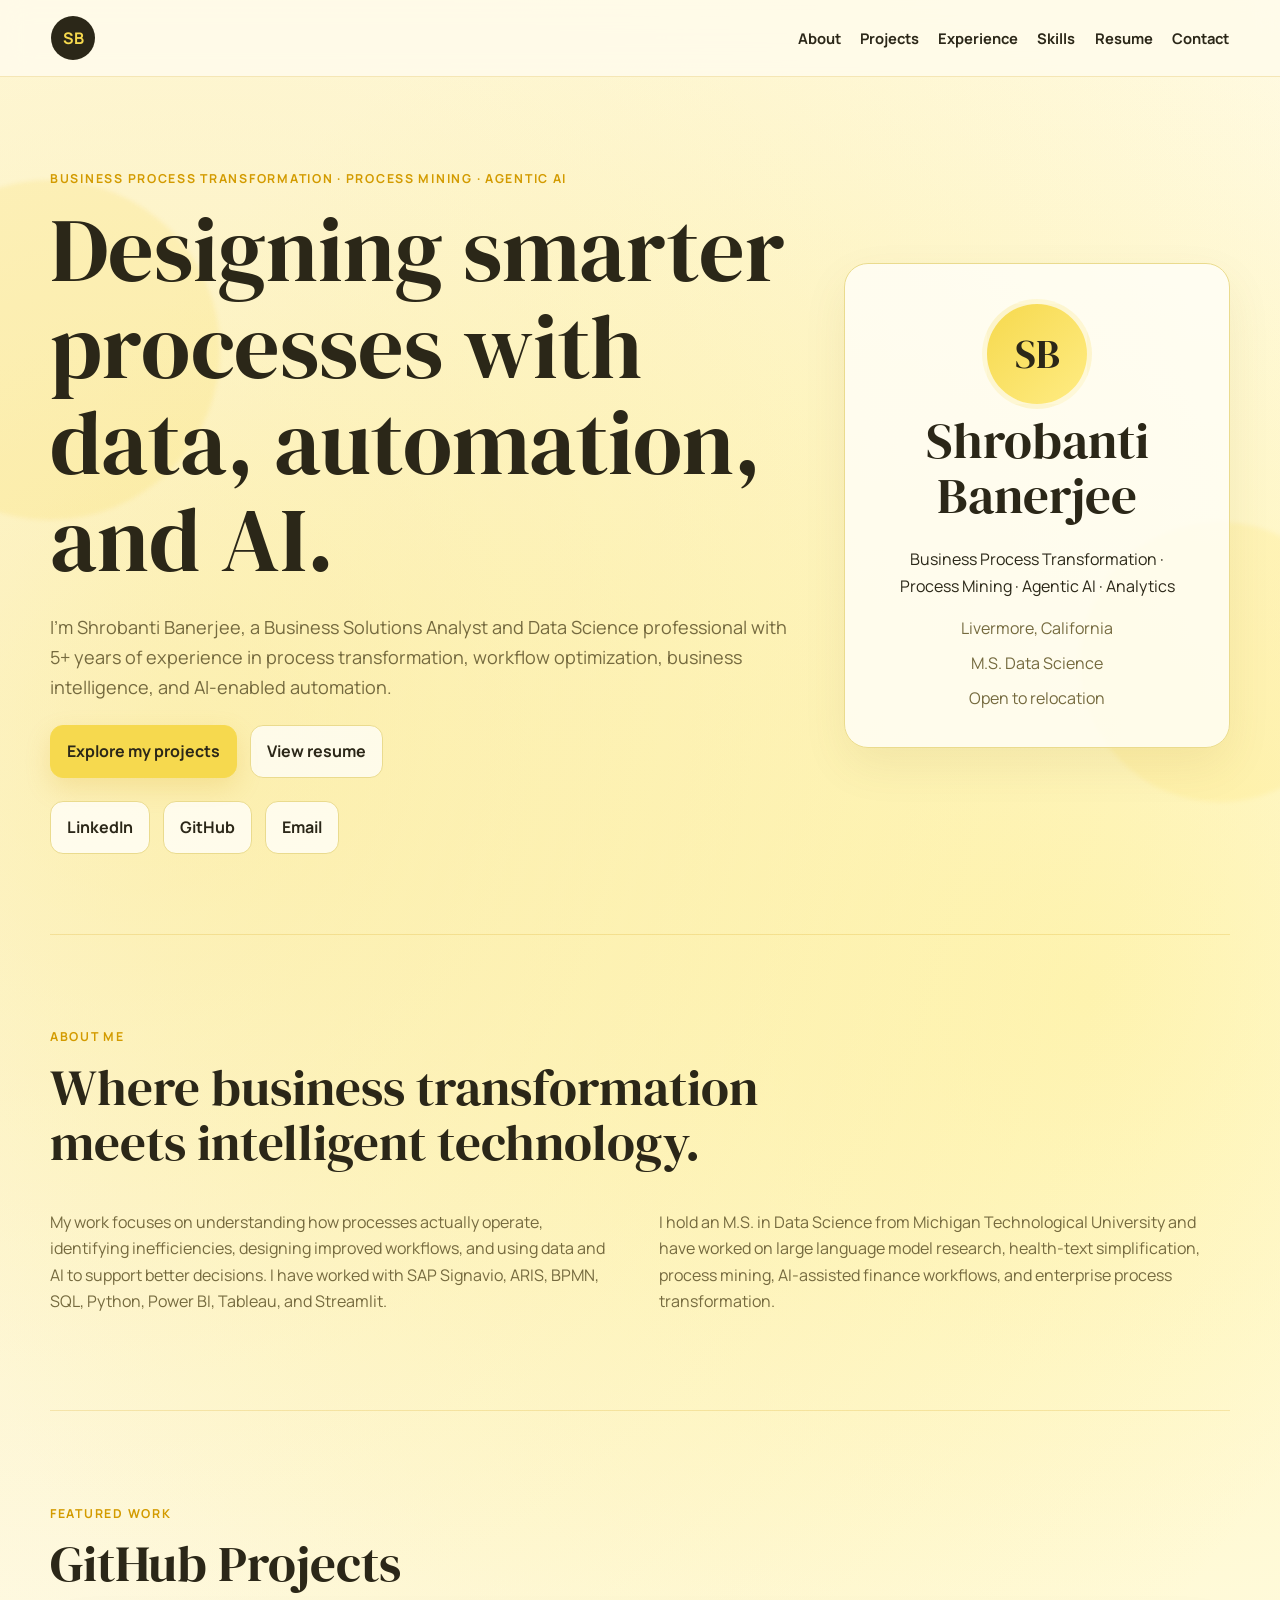
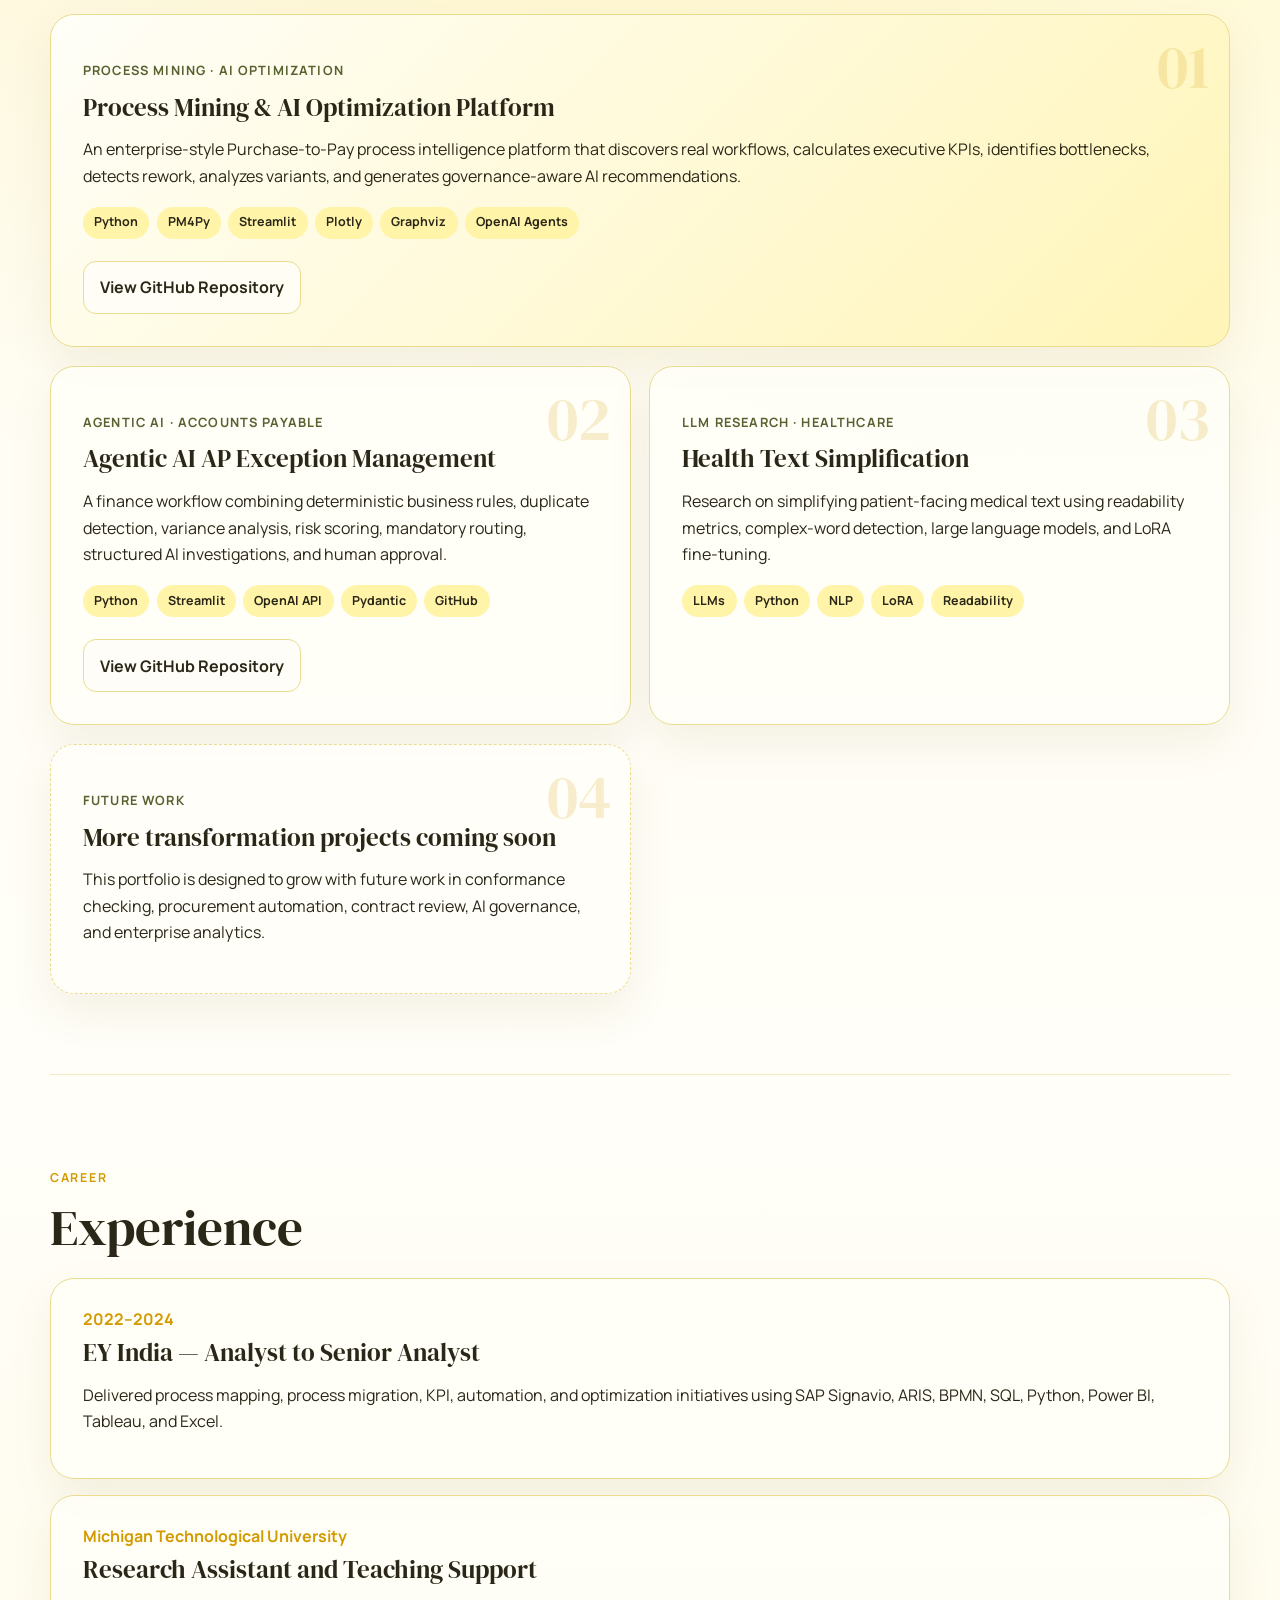
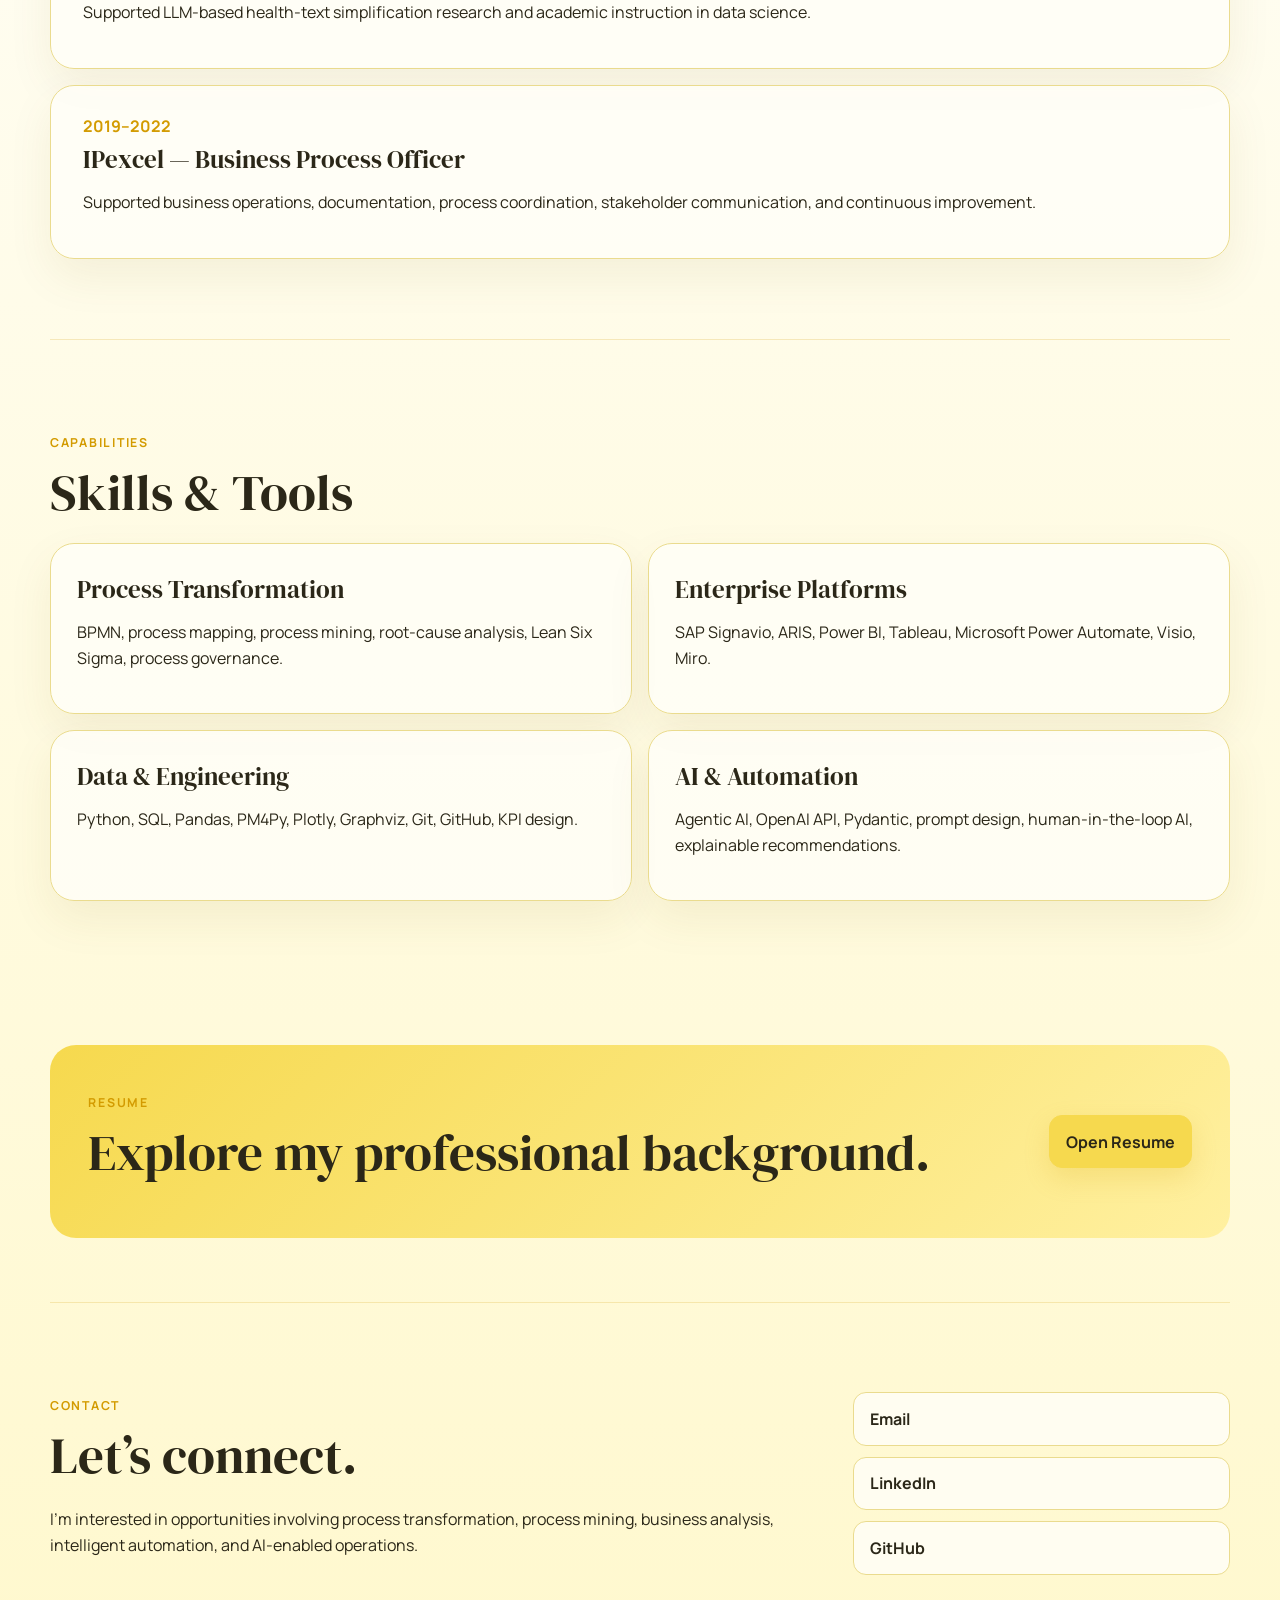
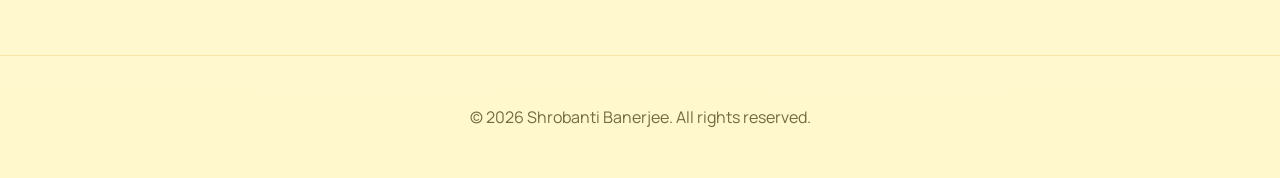
==== index.html @ f3263559 "Add files via upload" ====
<!DOCTYPE html>
<html lang="en">
<head>
  <meta charset="UTF-8">
  <meta name="viewport" content="width=device-width, initial-scale=1.0">
  <meta name="description" content="Shrobanti Banerjee — Business Process Transformation, Process Mining, Agentic AI, and Data Science Portfolio">
  <title>Shrobanti Banerjee | Portfolio</title>
  <link rel="preconnect" href="https://fonts.googleapis.com">
  <link rel="preconnect" href="https://fonts.gstatic.com" crossorigin>
  <link href="https://fonts.googleapis.com/css2?family=DM+Serif+Display&family=Manrope:wght@400;500;600;700&display=swap" rel="stylesheet">
  <link rel="stylesheet" href="styles.css">
</head>
<body>
  <div class="sun sun-one"></div>
  <div class="sun sun-two"></div>

  <header class="topbar">
    <a class="brand" href="#home">SB</a>
    <nav>
      <a href="#about">About</a>
      <a href="#projects">Projects</a>
      <a href="#experience">Experience</a>
      <a href="#skills">Skills</a>
      <a href="resume.html">Resume</a>
      <a href="#contact">Contact</a>
    </nav>
  </header>

  <main>
    <section id="home" class="hero">
      <div class="hero-copy">
        <p class="eyebrow">Business Process Transformation · Process Mining · Agentic AI</p>
        <h1>Designing smarter processes with data, automation, and AI.</h1>
        <p class="lead">
          I’m Shrobanti Banerjee, a Business Solutions Analyst and Data Science professional
          with 5+ years of experience in process transformation, workflow optimization,
          business intelligence, and AI-enabled automation.
        </p>

        <div class="hero-actions">
          <a class="button primary" href="#projects">Explore my projects</a>
          <a class="button secondary" href="resume.html">View resume</a>
        </div>

        <div class="social-row">
          <a href="https://www.linkedin.com/in/shrobanti-banerjee-84477b145/" target="_blank" rel="noreferrer">LinkedIn</a>
          <a href="https://github.com/shroB97" target="_blank" rel="noreferrer">GitHub</a>
          <a href="mailto:your-email@example.com">Email</a>
        </div>
      </div>

      <aside class="profile-card">
        <div class="avatar">SB</div>
        <h2>Shrobanti Banerjee</h2>
        <p>Business Process Transformation · Process Mining · Agentic AI · Analytics</p>
        <div class="profile-list">
          <span>Livermore, California</span>
          <span>M.S. Data Science</span>
          <span>Open to relocation</span>
        </div>
      </aside>
    </section>

    <section id="about" class="section">
      <div class="section-title">
        <p class="eyebrow">About Me</p>
        <h2>Where business transformation meets intelligent technology.</h2>
      </div>
      <div class="about-grid">
        <p>
          My work focuses on understanding how processes actually operate, identifying
          inefficiencies, designing improved workflows, and using data and AI to support
          better decisions. I have worked with SAP Signavio, ARIS, BPMN, SQL, Python,
          Power BI, Tableau, and Streamlit.
        </p>
        <p>
          I hold an M.S. in Data Science from Michigan Technological University and have
          worked on large language model research, health-text simplification, process mining,
          AI-assisted finance workflows, and enterprise process transformation.
        </p>
      </div>
    </section>

    <section id="projects" class="section">
      <div class="section-title">
        <p class="eyebrow">Featured Work</p>
        <h2>GitHub Projects</h2>
      </div>

      <div class="project-grid">
        <article class="project-card featured">
          <div class="project-index">01</div>
          <p class="project-label">Process Mining · AI Optimization</p>
          <h3>Process Mining & AI Optimization Platform</h3>
          <p>
            An enterprise-style Purchase-to-Pay process intelligence platform that discovers
            real workflows, calculates executive KPIs, identifies bottlenecks, detects rework,
            analyzes variants, and generates governance-aware AI recommendations.
          </p>
          <div class="tags">
            <span>Python</span><span>PM4Py</span><span>Streamlit</span>
            <span>Plotly</span><span>Graphviz</span><span>OpenAI Agents</span>
          </div>
          <div class="card-links">
            <a href="https://github.com/shroB97/Process-Mining-AI" target="_blank" rel="noreferrer">View GitHub Repository</a>
          </div>
        </article>

        <article class="project-card">
          <div class="project-index">02</div>
          <p class="project-label">Agentic AI · Accounts Payable</p>
          <h3>Agentic AI AP Exception Management</h3>
          <p>
            A finance workflow combining deterministic business rules, duplicate detection,
            variance analysis, risk scoring, mandatory routing, structured AI investigations,
            and human approval.
          </p>
          <div class="tags">
            <span>Python</span><span>Streamlit</span><span>OpenAI API</span>
            <span>Pydantic</span><span>GitHub</span>
          </div>
          <div class="card-links">
            <a href="https://github.com/shroB97/Agentic-AI" target="_blank" rel="noreferrer">View GitHub Repository</a>
          </div>
        </article>

        <article class="project-card">
          <div class="project-index">03</div>
          <p class="project-label">LLM Research · Healthcare</p>
          <h3>Health Text Simplification</h3>
          <p>
            Research on simplifying patient-facing medical text using readability metrics,
            complex-word detection, large language models, and LoRA fine-tuning.
          </p>
          <div class="tags">
            <span>LLMs</span><span>Python</span><span>NLP</span>
            <span>LoRA</span><span>Readability</span>
          </div>
        </article>

        <article class="project-card coming-soon">
          <div class="project-index">04</div>
          <p class="project-label">Future Work</p>
          <h3>More transformation projects coming soon</h3>
          <p>
            This portfolio is designed to grow with future work in conformance checking,
            procurement automation, contract review, AI governance, and enterprise analytics.
          </p>
        </article>
      </div>
    </section>

    <section id="experience" class="section">
      <div class="section-title">
        <p class="eyebrow">Career</p>
        <h2>Experience</h2>
      </div>

      <div class="timeline">
        <article>
          <span>2022–2024</span>
          <h3>EY India — Analyst to Senior Analyst</h3>
          <p>
            Delivered process mapping, process migration, KPI, automation, and optimization
            initiatives using SAP Signavio, ARIS, BPMN, SQL, Python, Power BI, Tableau, and Excel.
          </p>
        </article>

        <article>
          <span>Michigan Technological University</span>
          <h3>Research Assistant and Teaching Support</h3>
          <p>
            Supported LLM-based health-text simplification research and academic instruction
            in data science.
          </p>
        </article>

        <article>
          <span>2019–2022</span>
          <h3>IPexcel — Business Process Officer</h3>
          <p>
            Supported business operations, documentation, process coordination, stakeholder
            communication, and continuous improvement.
          </p>
        </article>
      </div>
    </section>

    <section id="skills" class="section">
      <div class="section-title">
        <p class="eyebrow">Capabilities</p>
        <h2>Skills & Tools</h2>
      </div>

      <div class="skills-grid">
        <div class="skill-card">
          <h3>Process Transformation</h3>
          <p>BPMN, process mapping, process mining, root-cause analysis, Lean Six Sigma, process governance.</p>
        </div>
        <div class="skill-card">
          <h3>Enterprise Platforms</h3>
          <p>SAP Signavio, ARIS, Power BI, Tableau, Microsoft Power Automate, Visio, Miro.</p>
        </div>
        <div class="skill-card">
          <h3>Data & Engineering</h3>
          <p>Python, SQL, Pandas, PM4Py, Plotly, Graphviz, Git, GitHub, KPI design.</p>
        </div>
        <div class="skill-card">
          <h3>AI & Automation</h3>
          <p>Agentic AI, OpenAI API, Pydantic, prompt design, human-in-the-loop AI, explainable recommendations.</p>
        </div>
      </div>
    </section>

    <section class="resume-banner">
      <div>
        <p class="eyebrow">Resume</p>
        <h2>Explore my professional background.</h2>
      </div>
      <a class="button primary" href="resume.html">Open Resume</a>
    </section>

    <section id="contact" class="section contact">
      <div>
        <p class="eyebrow">Contact</p>
        <h2>Let’s connect.</h2>
        <p>
          I’m interested in opportunities involving process transformation,
          process mining, business analysis, intelligent automation, and AI-enabled operations.
        </p>
      </div>
      <div class="contact-links">
        <a href="mailto:your-email@example.com">Email</a>
        <a href="https://www.linkedin.com/in/shrobanti-banerjee-84477b145/" target="_blank" rel="noreferrer">LinkedIn</a>
        <a href="https://github.com/shroB97" target="_blank" rel="noreferrer">GitHub</a>
      </div>
    </section>
  </main>

  <footer>
    <p>© <span id="year"></span> Shrobanti Banerjee. All rights reserved.</p>
  </footer>

  <script src="script.js"></script>
</body>
</html>
---- styles.css ----
:root{
  --ink:#2b2718;
  --muted:#756a3f;
  --yellow:#f6d94e;
  --yellow-soft:#fff4a8;
  --yellow-pale:#fffbea;
  --amber:#d39b00;
  --olive:#58612f;
  --white:#fffef8;
  --line:#eadb8e;
}
*{box-sizing:border-box}
html{scroll-behavior:smooth}
body{
  margin:0;
  font-family:"Manrope",sans-serif;
  color:var(--ink);
  background:
    radial-gradient(circle at 15% 15%, rgba(246,217,78,.35), transparent 30%),
    radial-gradient(circle at 85% 20%, rgba(255,244,168,.75), transparent 28%),
    linear-gradient(180deg,#fffbea 0%,#fffef8 55%,#fff8cc 100%);
  line-height:1.65;
  overflow-x:hidden;
}
.sun{position:fixed;border-radius:50%;filter:blur(2px);z-index:-1}
.sun-one{width:340px;height:340px;background:rgba(246,217,78,.18);top:20%;left:-120px}
.sun-two{width:280px;height:280px;background:rgba(255,223,91,.16);right:-80px;top:58%}
.topbar{
  position:sticky;top:0;z-index:20;
  display:flex;justify-content:space-between;align-items:center;
  padding:1rem clamp(1.2rem,4vw,4rem);
  background:rgba(255,251,234,.9);
  backdrop-filter:blur(14px);
  border-bottom:1px solid rgba(211,155,0,.22);
}
.brand{
  display:grid;place-items:center;width:44px;height:44px;border-radius:50%;
  background:var(--ink);color:var(--yellow);text-decoration:none;font-weight:700
}
nav{display:flex;gap:1.2rem;flex-wrap:wrap}
nav a{text-decoration:none;color:var(--ink);font-weight:700;font-size:.92rem}
main{width:min(1180px,calc(100% - 2rem));margin:auto}
.hero{
  min-height:84vh;display:grid;grid-template-columns:1.45fr .75fr;
  gap:3rem;align-items:center;padding:5rem 0
}
.eyebrow{
  color:var(--amber);text-transform:uppercase;letter-spacing:.14em;
  font-size:.77rem;font-weight:700
}
h1,h2,h3{font-family:"DM Serif Display",Georgia,serif;font-weight:400;line-height:1.08}
h1{font-size:clamp(3.2rem,7vw,6.6rem);margin:.3rem 0 1.5rem}
h2{font-size:clamp(2.2rem,4vw,4.1rem);margin:.25rem 0 1.4rem}
h3{font-size:1.55rem;margin:.4rem 0 .8rem}
.lead{font-size:1.13rem;max-width:760px;color:var(--muted)}
.hero-actions,.social-row,.card-links{display:flex;gap:.8rem;flex-wrap:wrap;margin-top:1.4rem}
.button,.contact-links a,.social-row a,.card-links a{
  padding:.78rem 1rem;border-radius:13px;border:1px solid var(--line);
  background:rgba(255,254,248,.82);text-decoration:none;font-weight:700;color:var(--ink)
}
.button.primary{background:var(--yellow);border-color:var(--yellow);box-shadow:0 10px 26px rgba(211,155,0,.18)}
.button.secondary{background:rgba(255,255,255,.72)}
.profile-card,.project-card,.skill-card,.timeline article,.resume-shell,.resume-section{
  background:rgba(255,254,248,.82);
  border:1px solid var(--line);
  border-radius:24px;
  box-shadow:0 18px 45px rgba(109,90,0,.08)
}
.profile-card{padding:2.2rem;text-align:center}
.avatar{
  width:110px;height:110px;border-radius:50%;display:grid;place-items:center;
  margin:auto;background:linear-gradient(135deg,var(--yellow),#ffec83);
  font:2.5rem "DM Serif Display";border:5px solid rgba(255,255,255,.7)
}
.profile-list{display:grid;gap:.55rem;margin-top:1rem;color:var(--muted)}
.section{padding:5rem 0;border-top:1px solid rgba(211,155,0,.2)}
.section-title{max-width:800px}
.about-grid{display:grid;grid-template-columns:1fr 1fr;gap:2.4rem;color:var(--muted)}
.project-grid{display:grid;grid-template-columns:repeat(2,1fr);gap:1.15rem}
.project-card{padding:2rem;position:relative;overflow:hidden}
.project-card.featured{grid-column:span 2;background:linear-gradient(135deg,#fffef8,#fff5b8)}
.project-card.coming-soon{border-style:dashed}
.project-index{
  position:absolute;right:1.2rem;top:.5rem;
  font:3.9rem "DM Serif Display";color:rgba(211,155,0,.18)
}
.project-label{color:var(--olive);font-weight:700;font-size:.8rem;text-transform:uppercase;letter-spacing:.09em}
.tags{display:flex;gap:.45rem;flex-wrap:wrap;margin:1.1rem 0}
.tags span{background:var(--yellow-soft);border-radius:999px;padding:.35rem .7rem;font-size:.78rem;font-weight:700}
.timeline{display:grid;gap:1rem}
.timeline article{padding:1.7rem 2rem}
.timeline article>span{color:var(--amber);font-weight:700}
.skills-grid{display:grid;grid-template-columns:repeat(2,1fr);gap:1rem}
.skill-card{padding:1.6rem}
.resume-banner{
  margin:4rem 0;padding:2.2rem 2.4rem;border-radius:26px;
  background:linear-gradient(135deg,var(--yellow),#fff0a0);
  display:flex;justify-content:space-between;align-items:center;gap:2rem
}
.contact{display:grid;grid-template-columns:1.4fr .7fr;gap:3rem;align-items:end}
.contact-links{display:grid;gap:.7rem}
footer{text-align:center;padding:2rem;border-top:1px solid rgba(211,155,0,.2);color:var(--muted)}

.resume-page{background:linear-gradient(180deg,#fffbea,#fffef8)}
.resume-shell{width:min(980px,calc(100% - 2rem));margin:3rem auto;padding:2.5rem}
.resume-header{padding-bottom:1.5rem;border-bottom:2px solid var(--yellow)}
.resume-header h1{font-size:clamp(3rem,6vw,5rem)}
.resume-section{margin-top:1.2rem;padding:1.5rem 1.7rem}
.resume-section h2{font-size:2rem}
.resume-columns{display:grid;grid-template-columns:1fr 1fr;gap:1rem}
.resume-item{display:grid;grid-template-columns:.8fr 1.6fr;gap:1.5rem;padding:1rem 0;border-top:1px solid var(--line)}
.resume-item:first-of-type{border-top:0}
.print-row{display:flex;gap:1rem;justify-content:flex-end;margin-top:1.5rem}
.print-row button,.print-row a{
  padding:.75rem 1rem;border-radius:12px;border:0;background:var(--yellow);
  color:var(--ink);font-weight:700;text-decoration:none;cursor:pointer
}
@media(max-width:840px){
  nav{display:none}
  .hero,.about-grid,.contact,.resume-item{grid-template-columns:1fr}
  .project-grid,.skills-grid,.resume-columns{grid-template-columns:1fr}
  .project-card.featured{grid-column:span 1}
  .resume-banner{align-items:flex-start;flex-direction:column}
}
@media print{
  .topbar,.print-row{display:none}
  body{background:#fff}
  .resume-shell,.resume-section{box-shadow:none;border:0}
  .resume-shell{margin:0;width:100%;padding:0}
}
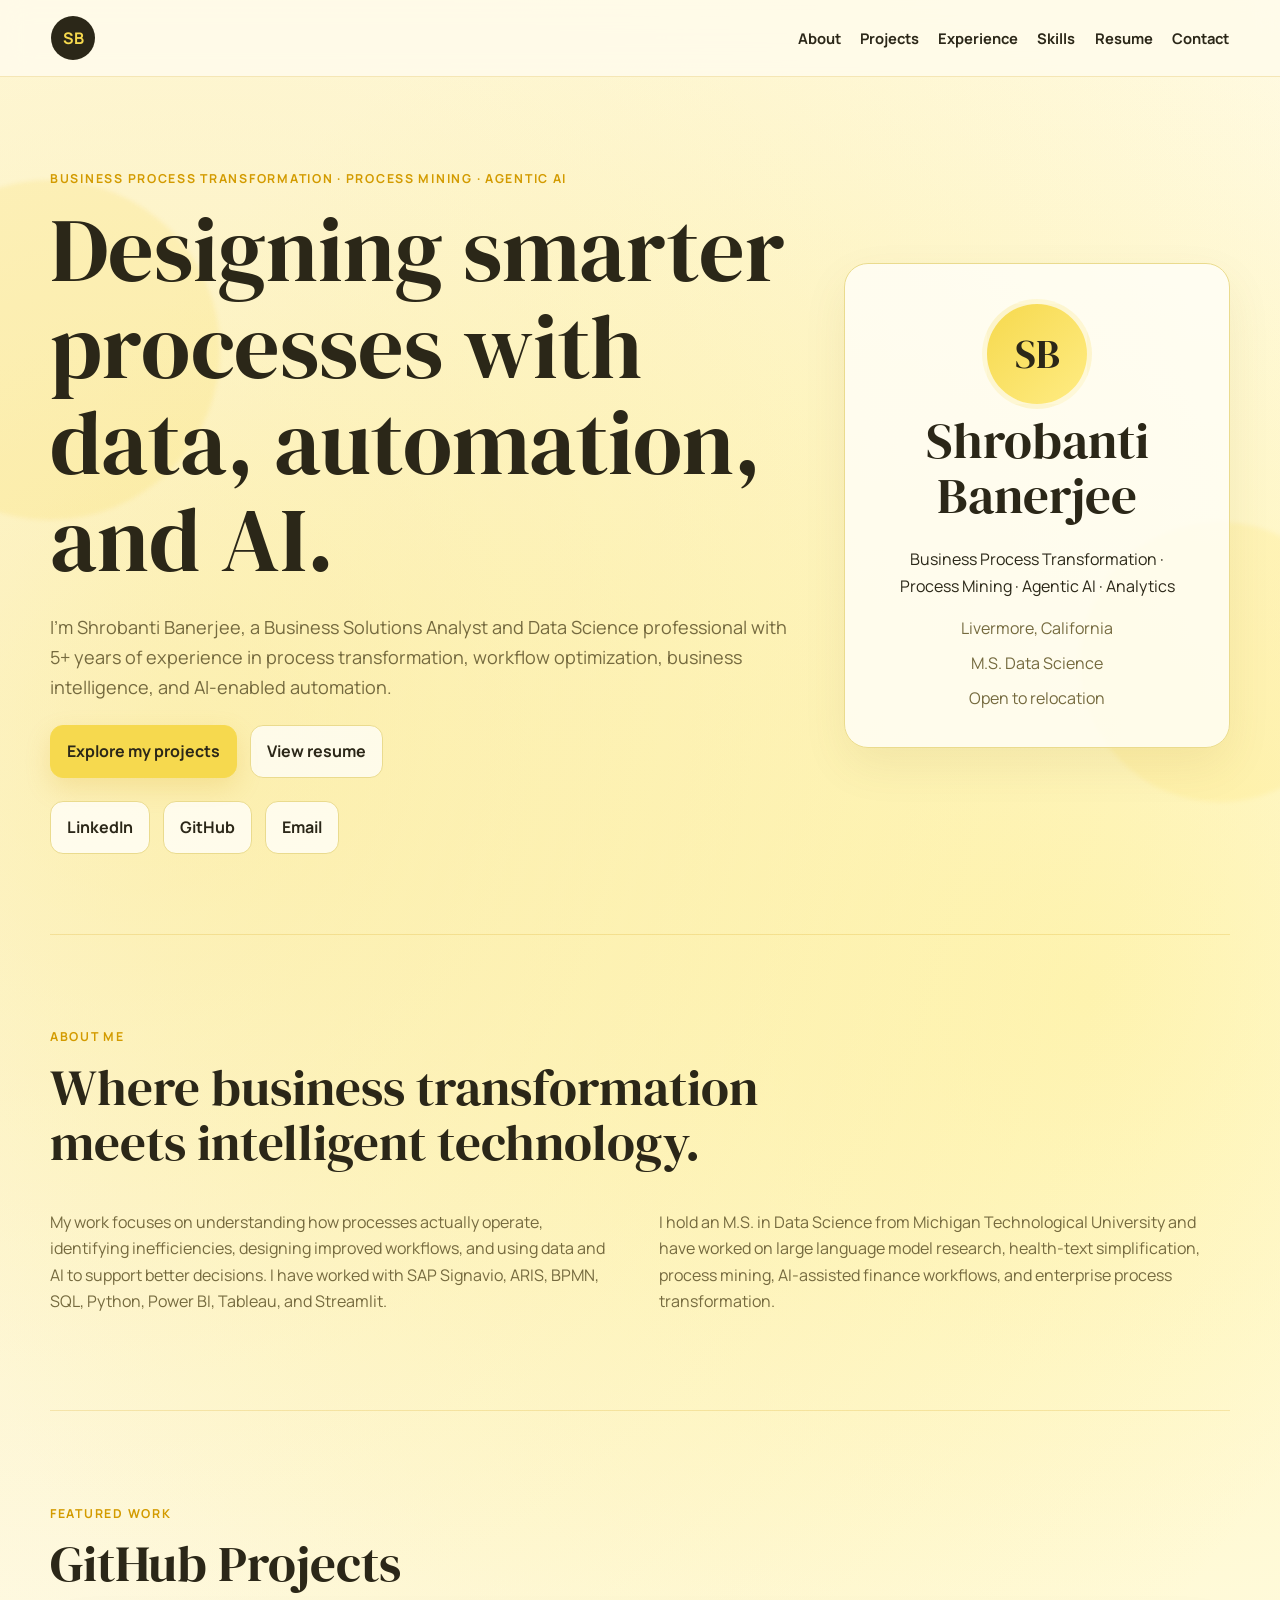
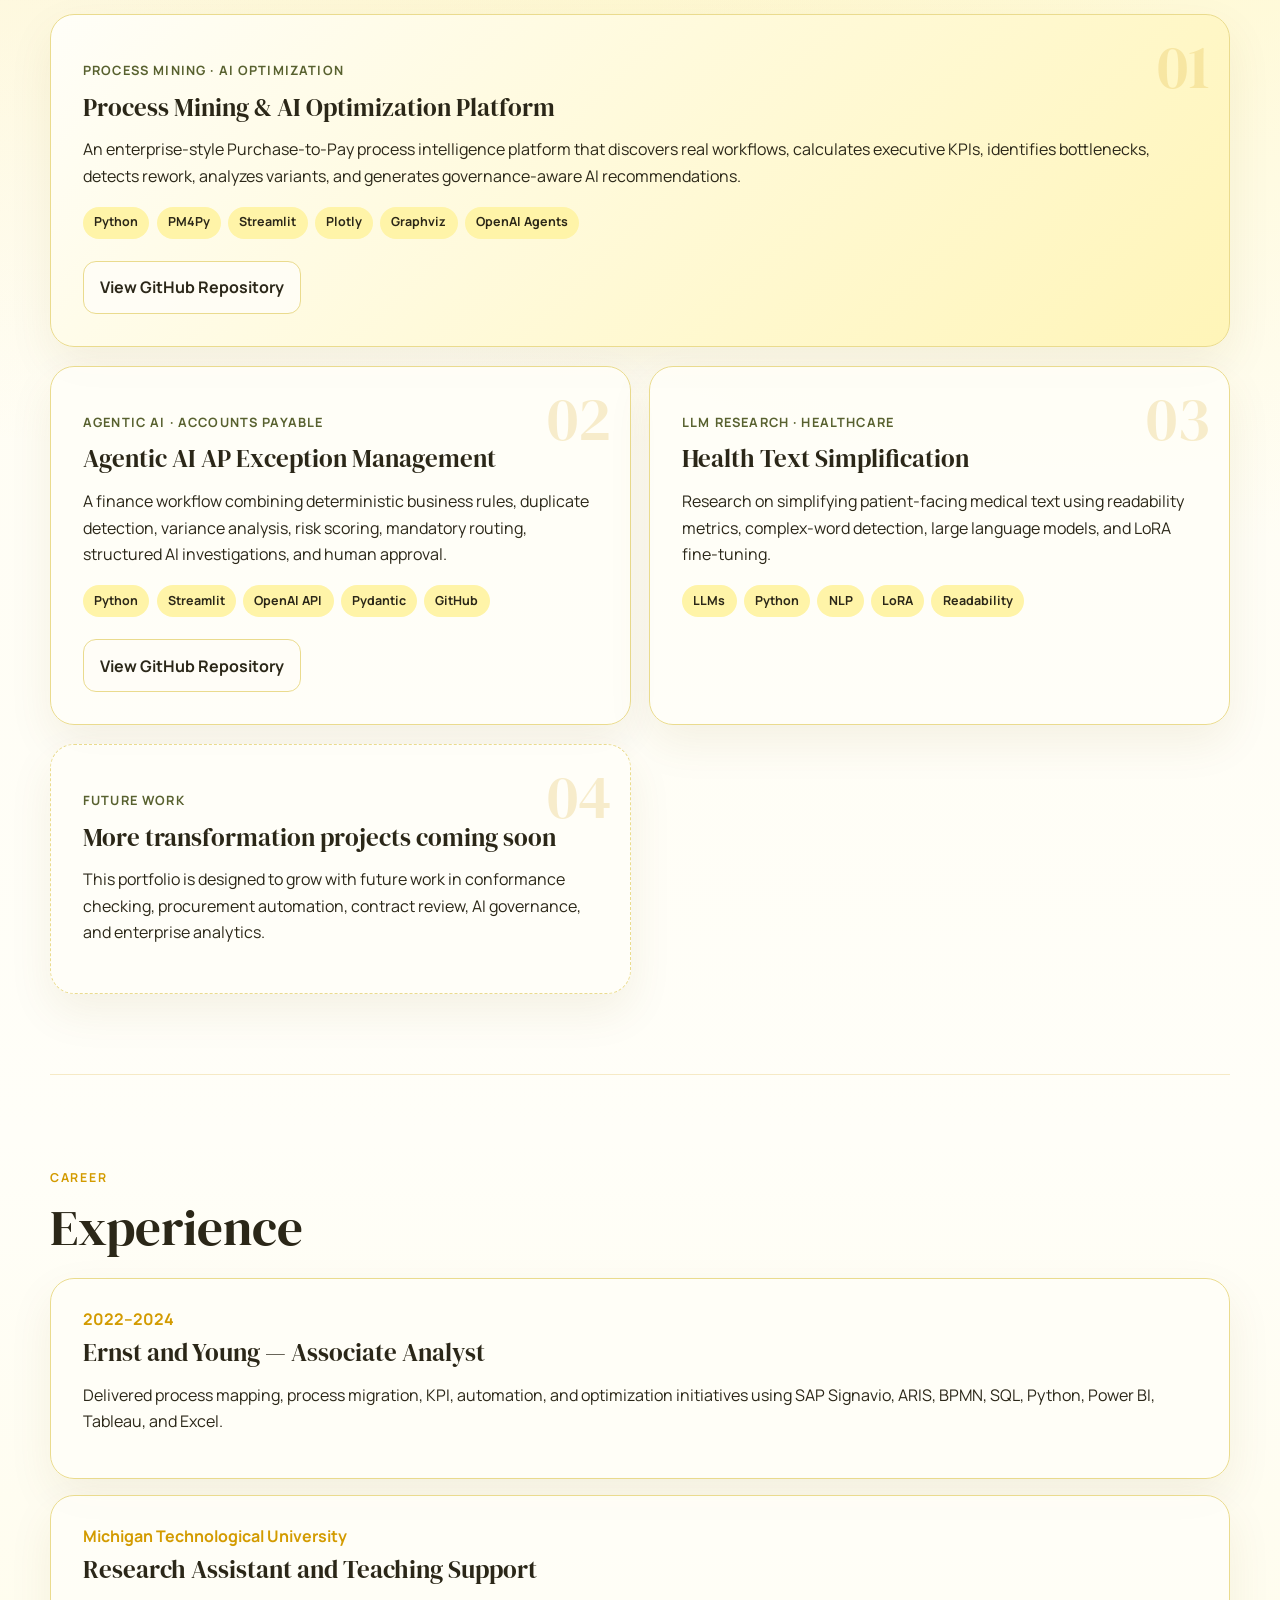
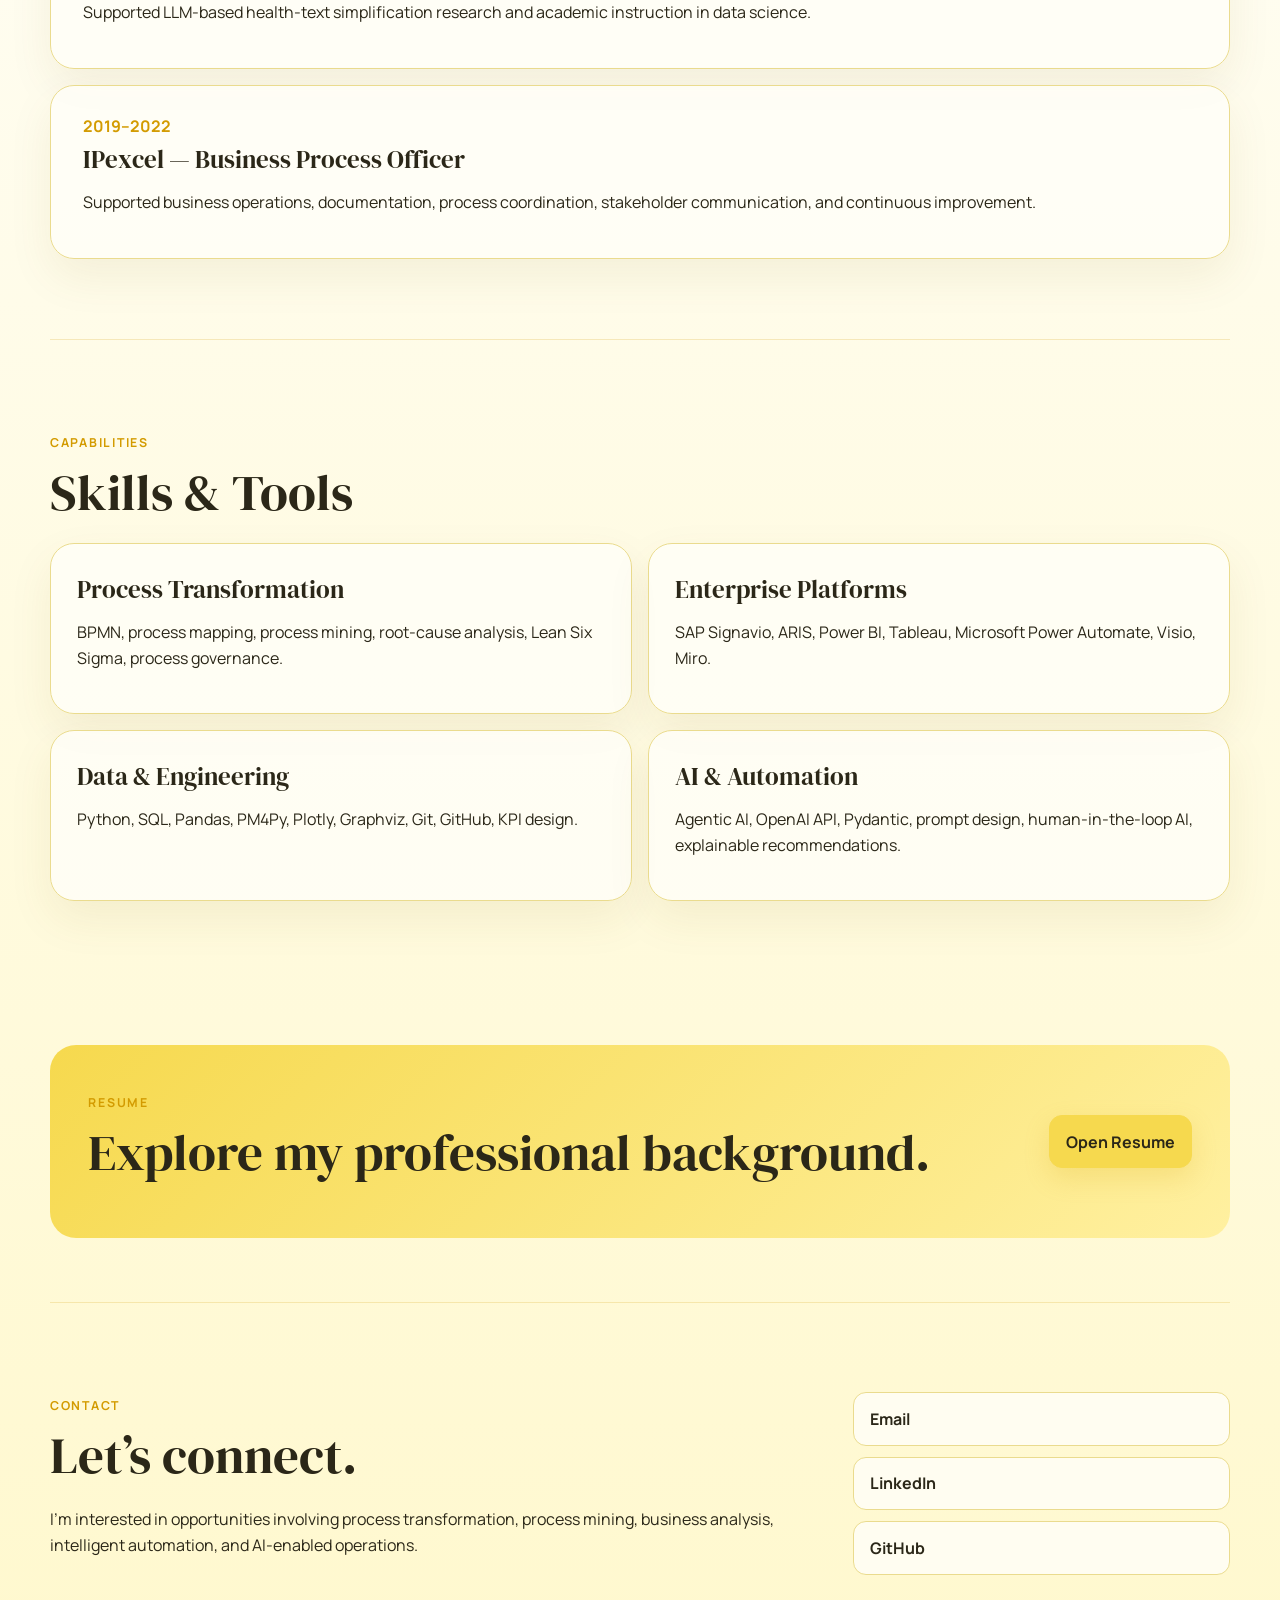
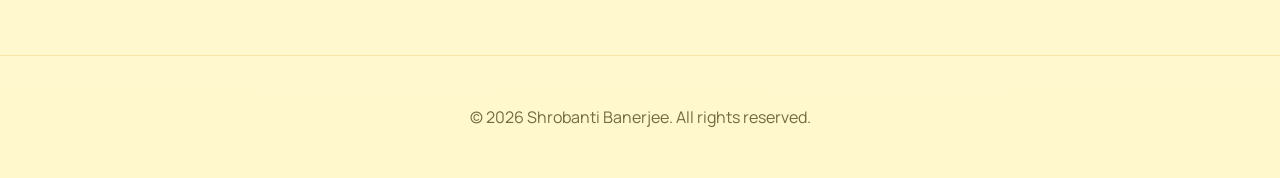
==== commit 513042dc: "Update index.html" ====
--- a/index.html
+++ b/index.html
@@ -4,7 +4,7 @@
   <meta charset="UTF-8">
   <meta name="viewport" content="width=device-width, initial-scale=1.0">
   <meta name="description" content="Shrobanti Banerjee — Business Process Transformation, Process Mining, Agentic AI, and Data Science Portfolio">
-  <title>Shrobanti Banerjee | Portfolio</title>
+  <title>Shrobanti Banerjee | Business Process Transformation & AI Portfolio</title>
   <link rel="preconnect" href="https://fonts.googleapis.com">
   <link rel="preconnect" href="https://fonts.gstatic.com" crossorigin>
   <link href="https://fonts.googleapis.com/css2?family=DM+Serif+Display&family=Manrope:wght@400;500;600;700&display=swap" rel="stylesheet">
@@ -159,7 +159,7 @@
       <div class="timeline">
         <article>
           <span>2022–2024</span>
-          <h3>EY India — Analyst to Senior Analyst</h3>
+          <h3>Ernst and Young — Associate Analyst</h3>
           <p>
             Delivered process mapping, process migration, KPI, automation, and optimization
             initiatives using SAP Signavio, ARIS, BPMN, SQL, Python, Power BI, Tableau, and Excel.
@@ -230,7 +230,7 @@
         </p>
       </div>
       <div class="contact-links">
-        <a href="mailto:your-email@example.com">Email</a>
+        <a href="mailto:srobanti97@gmail.com">Email</a>
         <a href="https://www.linkedin.com/in/shrobanti-banerjee-84477b145/" target="_blank" rel="noreferrer">LinkedIn</a>
         <a href="https://github.com/shroB97" target="_blank" rel="noreferrer">GitHub</a>
       </div>
